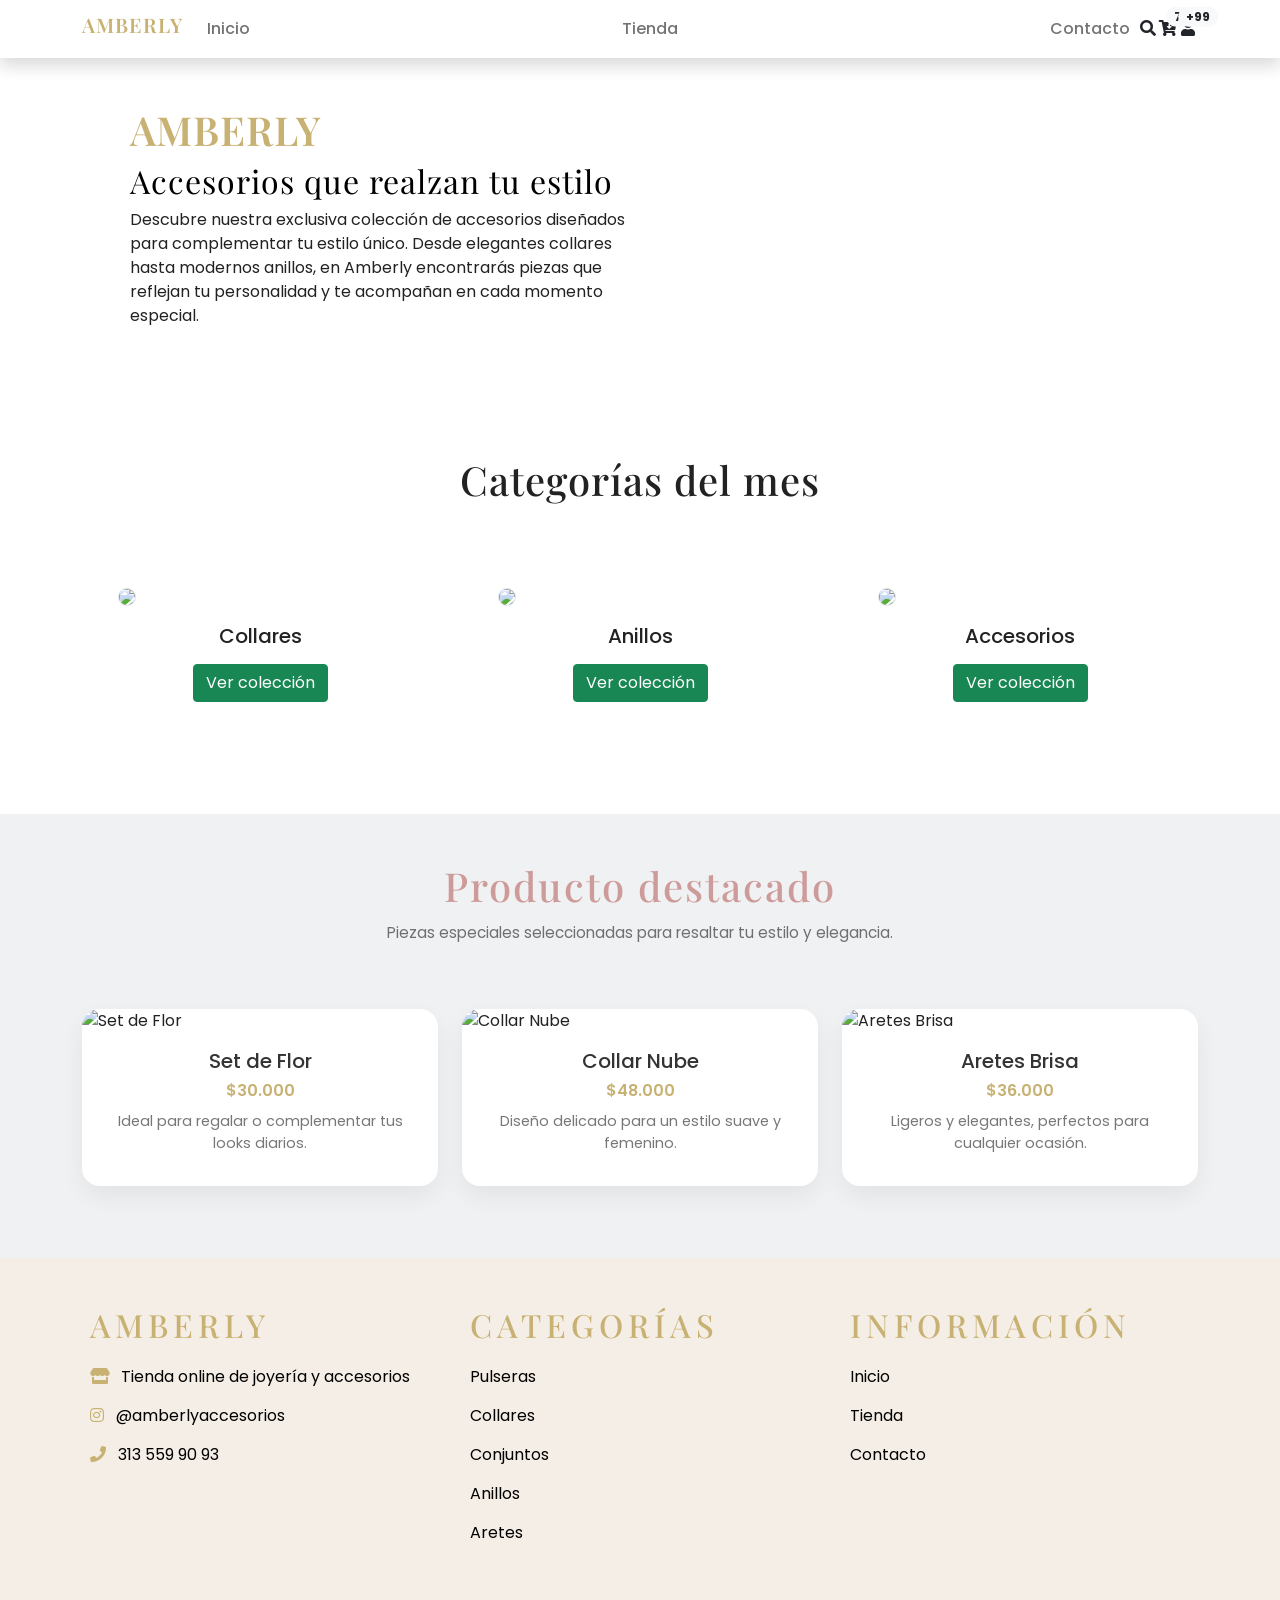
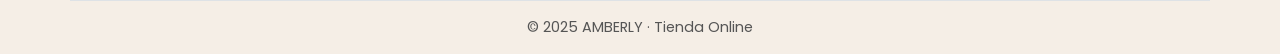
==== index.html @ 5839a88e "Primeras actualizaciones del index: colores, tipo grafias, nombres" ====
<!DOCTYPE html>
<html lang="en">

<head>
    <title>Amberli Tienda de Accesorios</title>
    <meta charset="utf-8">
    <meta name="viewport" content="width=device-width, initial-scale=1">

    <link rel="apple-touch-icon" href="assets/img/apple-icon.png">
    <link rel="shortcut icon" type="image/x-icon" href="assets/img/favicon.ico">

    <link rel="stylesheet" href="assets/css/bootstrap.min.css">
    <link rel="stylesheet" href="assets/css/templatemo.css">
    <link rel="stylesheet" href="assets/css/custom.css">

    <!-- Load fonts style after rendering the layout styles -->
    <link rel="stylesheet"
        href="https://fonts.googleapis.com/css2?family=Playfair+Display:wght@400;600&family=Poppins:wght@300;400;500&display=swap"
        rel="stylesheet">
    <link rel="stylesheet" href="assets/css/fontawesome.min.css">

</head>

<body>
    <!-- Header -->
    <nav class="navbar navbar-expand-lg navbar-light shadow">
        <div class="container d-flex justify-content-between align-items-center">

            <a class="navbar-brand logo h1 align-self-center" href="index.html">
                AMBERLY
            </a>

            <button class="navbar-toggler border-0" type="button" data-bs-toggle="collapse"
                data-bs-target="#templatemo_main_nav" aria-controls="navbarSupportedContent" aria-expanded="false"
                aria-label="Toggle navigation">
                <span class="navbar-toggler-icon"></span>
            </button>

            <div class="align-self-center collapse navbar-collapse flex-fill  d-lg-flex justify-content-lg-between"
                id="templatemo_main_nav">
                <div class="flex-fill">
                    <ul class="nav navbar-nav d-flex justify-content-between mx-lg-auto">

                        <li class="nav-item">
                            <a class="nav-link" href="index.html">Inicio</a>
                        </li>

                        <li class="nav-item">
                            <a class="nav-link" href="shop.html">Tienda</a>
                        </li>

                        <li class="nav-item">
                            <a class="nav-link" href="contact.html">Contacto</a>
                        </li>

                    </ul>

                </div>
                <div class="navbar align-self-center d-flex">
                    <div class="d-lg-none flex-sm-fill mt-3 mb-4 col-7 col-sm-auto pr-3">
                        <div class="input-group">
                            <input type="text" class="form-control" id="inputMobileSearch" placeholder="Search ...">
                            <div class="input-group-text">
                                <i class="fa fa-fw fa-search"></i>
                            </div>
                        </div>
                    </div>
                    <a class="nav-icon d-none d-lg-inline" href="#" data-bs-toggle="modal"
                        data-bs-target="#templatemo_search">
                        <i class="fa fa-fw fa-search text-dark mr-2"></i>
                    </a>
                    <a class="nav-icon position-relative text-decoration-none" href="#">
                        <i class="fa fa-fw fa-cart-arrow-down text-dark mr-1"></i>
                        <span
                            class="position-absolute top-0 left-100 translate-middle badge rounded-pill bg-light text-dark">7</span>
                    </a>
                    <a class="nav-icon position-relative text-decoration-none" href="#">
                        <i class="fa fa-fw fa-user text-dark mr-3"></i>
                        <span
                            class="position-absolute top-0 left-100 translate-middle badge rounded-pill bg-light text-dark">+99</span>
                    </a>
                </div>
            </div>

        </div>
    </nav>
    <!-- Close Header -->

    <!-- Modal -->
    <div class="modal fade bg-white" id="templatemo_search" tabindex="-1" role="dialog"
        aria-labelledby="exampleModalLabel" aria-hidden="true">
        <div class="modal-dialog modal-lg" role="document">
            <div class="w-100 pt-1 mb-5 text-right">
                <button type="button" class="btn-close" data-bs-dismiss="modal" aria-label="Close"></button>
            </div>
            <form action="" method="get" class="modal-content modal-body border-0 p-0">
                <div class="input-group mb-2">
                    <input type="text" class="form-control" id="inputModalSearch" name="q" placeholder="Search ...">
                    <button type="submit" class="input-group-text bg-success text-light">
                        <i class="fa fa-fw fa-search text-white"></i>
                    </button>
                </div>
            </form>
        </div>
    </div>



    <!-- Start Banner Hero -->
    <div id="template-mo-zay-hero-carousel" class="carousel slide" data-bs-ride="carousel">
        <ol class="carousel-indicators">
            <li data-bs-target="#template-mo-zay-hero-carousel" data-bs-slide-to="0" class="active"></li>
            <li data-bs-target="#template-mo-zay-hero-carousel" data-bs-slide-to="1"></li>
            <li data-bs-target="#template-mo-zay-hero-carousel" data-bs-slide-to="2"></li>
        </ol>
        <div class="carousel-inner">
            <div class="carousel-item active">
                <div class="container">
                    <div class="row p-5">
                        <div class="mx-auto col-md-8 col-lg-6 order-lg-last">
                            <img class="img-fluid" src="./assets/img/banner_img_01.jpg" alt="">
                        </div>
                        <div class="col-lg-6 mb-0 d-flex align-items-center">
                            <div class="text-align-left align-self-center">
                                <h1 class="h1 amberly-title">AMBERLY</h1>
                                <h3 class="h2 amberly-subtitle">Accesorios que realzan tu estilo</h3>

                                <p>
                                    Descubre nuestra exclusiva colección de accesorios diseñados para complementar tu
                                    estilo único. Desde elegantes collares hasta modernos anillos, en Amberly
                                    encontrarás
                                    piezas que reflejan tu personalidad y te acompañan en cada momento especial.
                                </p>
                            </div>
                        </div>
                    </div>
                </div>
            </div>
            <div class="carousel-item">
                <div class="container">
                    <div class="row p-5">
                        <div class="mx-auto col-md-8 col-lg-6 order-lg-last">
                            <img class="img-fluid" src="./assets/img/banner_img_02.jpg" alt="">
                        </div>
                        <div class="col-lg-6 mb-0 d-flex align-items-center">
                            <div class="text-align-left">
                                <h1 class="h1">Proident occaecat</h1>
                                <h3 class="h2">Aliquip ex ea commodo consequat</h3>
                                <p>
                                    You are permitted to use this Zay CSS template for your commercial websites.
                                    You are <strong>not permitted</strong> to re-distribute the template ZIP file in any
                                    kind of template collection websites.
                                </p>
                            </div>
                        </div>
                    </div>
                </div>
            </div>
            <div class="carousel-item">
                <div class="container">
                    <div class="row p-5">
                        <div class="mx-auto col-md-8 col-lg-6 order-lg-last">
                            <img class="img-fluid" src="./assets/img/banner_img_03.jpg" alt="">
                        </div>
                        <div class="col-lg-6 mb-0 d-flex align-items-center">
                            <div class="text-align-left">
                                <h1 class="h1">Repr in voluptate</h1>
                                <h3 class="h2">Ullamco laboris nisi ut </h3>
                                <p>
                                    We bring you 100% free CSS templates for your websites.
                                    If you wish to support TemplateMo, please make a small contribution via PayPal or
                                    tell your friends about our website. Thank you.
                                </p>
                            </div>
                        </div>
                    </div>
                </div>
            </div>
        </div>
        <a class="carousel-control-prev text-decoration-none w-auto ps-3" href="#template-mo-zay-hero-carousel"
            role="button" data-bs-slide="prev">
            <i class="fas fa-chevron-left"></i>
        </a>
        <a class="carousel-control-next text-decoration-none w-auto pe-3" href="#template-mo-zay-hero-carousel"
            role="button" data-bs-slide="next">
            <i class="fas fa-chevron-right"></i>
        </a>
    </div>
    <!-- End Banner Hero -->


    <!-- Start Categories of The Month -->
    <section class="container py-5">
        <div class="row text-center pt-3">
            <div class="col-lg-6 m-auto">
                <h1 class="h1">Categorías del mes</h1>
                <p>

                </p>
            </div>
        </div>
        <div class="row">
            <div class="col-12 col-md-4 p-5 mt-3">
                <a href="#"><img src="./assets/img/category_img_01.jpg" class="rounded-circle img-fluid border"></a>
                <h5 class="text-center mt-3 mb-3">Collares</h5>
                <p class="text-center"><a class="btn btn-success">Ver colección</a></p>
            </div>
            <div class="col-12 col-md-4 p-5 mt-3">
                <a href="#"><img src="./assets/img/category_img_01.jpg" class="rounded-circle img-fluid border"></a>
                <h5 class="text-center mt-3 mb-3">Anillos</h5>
                <p class="text-center"><a class="btn btn-success">Ver colección</a></p>
            </div>
            <div class="col-12 col-md-4 p-5 mt-3">
                <a href="#"><img src="./assets/img/category_img_01.jpg" class="rounded-circle img-fluid border"></a>
                <h5 class="text-center mt-3 mb-3">Accesorios</h5>
                <p class="text-center"><a class="btn btn-success">Ver colección</a></p>
            </div>
        </div>
    </section>
    <!-- End Categories of The Month -->


    <!-- Start Producto destacado -->
    <section class="featured-amberly">
        <div class="container py-5">

            <!-- TÍTULO -->
            <div class="row text-center mb-5">
                <div class="col-lg-6 m-auto">
                    <h1 class="featured-title">Producto destacado</h2>
                    <p class="featured-text">
                        Piezas especiales seleccionadas para resaltar tu estilo y elegancia.
                    </p>
                </div>
            </div>

            <!-- PRODUCTOS -->
            <div class="row">

                <!-- PRODUCTO 1 -->
                <div class="col-12 col-md-4 mb-4">
                    <div class="card amberly-card">
                        <img src="./assets/img/feature_prod_01.jpg" class="card-img-top" alt="Set de Flor">
                        <div class="card-body text-center">
                            <h5 class="product-name">Set de Flor</h5>
                            <p class="product-price">$30.000</p>
                            <p class="product-desc">
                                Ideal para regalar o complementar tus looks diarios.
                            </p>
                        </div>
                    </div>
                </div>

                <!-- PRODUCTO 2 -->
                <div class="col-12 col-md-4 mb-4">
                    <div class="card amberly-card">
                        <img src="./assets/img/feature_prod_02.jpg" class="card-img-top" alt="Collar Nube">
                        <div class="card-body text-center">
                            <h5 class="product-name">Collar Nube</h5>
                            <p class="product-price">$48.000</p>
                            <p class="product-desc">
                                Diseño delicado para un estilo suave y femenino.
                            </p>
                        </div>
                    </div>
                </div>

                <!-- PRODUCTO 3 -->
                <div class="col-12 col-md-4 mb-4">
                    <div class="card amberly-card">
                        <img src="./assets/img/feature_prod_03.jpg" class="card-img-top" alt="Aretes Brisa">
                        <div class="card-body text-center">
                            <h5 class="product-name">Aretes Brisa</h5>
                            <p class="product-price">$36.000</p>
                            <p class="product-desc">
                                Ligeros y elegantes, perfectos para cualquier ocasión.
                            </p>
                        </div>
                    </div>
                </div>

            </div>
        </div>
    </section>

    <!-- End Producto destacado -->


    <!-- Start Footer -->
    <footer id="amberly_footer">
        <div class="container">
            <div class="row">

                <!-- Marca -->
                <div class="col-md-4 pt-5 footer-col">
                    <h2 class="h2 footer-logo">AMBERLY</h2>
                    <ul class="list-unstyled footer-text">
                        <li>
                            <i class="fas fa-store me-2"></i>
                            Tienda online de joyería y accesorios
                        </li>
                        <li>
                            <i class="fab fa-instagram me-2"></i>
                            <a href="https://www.instagram.com/" target="_blank">@amberlyaccesorios</a>
                        </li>
                        <li>
                            <i class="fa fa-phone me-2"></i>
                            <a href="tel:3135599093">313 559 90 93</a>
                        </li>
                    </ul>
                </div>

                <!-- Categorías -->
                <div class="col-md-4 pt-5 footer-col">
                    <h2 class="h2 footer-title">CATEGORÍAS</h2>
                    <ul class="list-unstyled footer-links">
                        <li><a href="#">Pulseras</a></li>
                        <li><a href="#">Collares</a></li>
                        <li><a href="#">Conjuntos</a></li>
                        <li><a href="#">Anillos</a></li>
                        <li><a href="#">Aretes</a></li>
                    </ul>
                </div>

                <!-- Información -->
                <div class="col-md-4 pt-5 footer-col">
                    <h2 class="h2 footer-title">INFORMACIÓN</h2>
                    <ul class="list-unstyled footer-links">
                        <li><a href="index.html">Inicio</a></li>
                        <li><a href="shop.html">Tienda</a></li>
                        <li><a href="contact.html">Contacto</a></li>
                    </ul>
                </div>

            </div>

            <div class="row mt-4 pt-3 border-top">
                <div class="col text-center">
                    <p class="footer-copy">
                        © 2025 AMBERLY · Tienda Online
                    </p>
                </div>
            </div>
        </div>
    </footer>

    <!-- End Footer -->

    <!-- Start Script -->
    <script src="assets/js/jquery-1.11.0.min.js"></script>
    <script src="assets/js/jquery-migrate-1.2.1.min.js"></script>
    <script src="assets/js/bootstrap.bundle.min.js"></script>
    <script src="assets/js/templatemo.js"></script>
    <script src="assets/js/custom.js"></script>
    <!-- End Script -->
</body>

</html>
---- assets/css/custom.css ----
/* 
AMBERLY BRANDING 
*/

:root {
    --amberly-gold: #C8B273;
    --amberly-black: #000000;
}

/* Tipografía */
body {
    font-family: 'Poppins', sans-serif;
    color: #222;
}

h1, h2, h3, .logo {
    font-family: 'Playfair Display', serif;
    letter-spacing: 1px;
}

/* Logo */
.logo {
    color: var(--amberly-gold) !important;
    font-weight: 600;
}

/* Navbar */
.navbar-light .nav-link {
    color: #000;
    font-weight: 500;
}

.navbar-light .nav-link:hover {
    color: var(--amberly-gold);
}

/* Botón Amberly */
.btn-amberly {
    background-color: var(--amberly-gold);
    color: #000;
    border: none;
    padding: 8px 22px;
    border-radius: 25px;
    font-weight: 500;
}

.btn-amberly:hover {
    background-color: #b8a45f;
    color: #000;
}

/* Títulos del banner */
.amberly-title {
    color: var(--amberly-gold);
    font-weight: 600;
}

.amberly-subtitle {
    color: #000;
    font-weight: 400;
}

/* Precios */
.text-muted.text-right {
    color: var(--amberly-gold) !important;
    font-weight: 600;
}
/* =========================
   SECCIÓN DESTACADOS AMBERLY
========================= */

.featured-amberly {
    background-color: #6c757d1a; /* Gris claro con opacidad */
}

.featured-title {
    color: #CE9B9B;
    font-family: 'Playfair Display', serif;
    letter-spacing: 2px;
    margin-bottom: 12px;
}

.featured-text {
    color: #6f6f6f;
    font-size: 0.95rem;
}

/* Cards */
.amberly-card {
    border: none;
    border-radius: 18px;
    box-shadow: 0 10px 25px rgba(0, 0, 0, 0.06);
    transition: transform 0.3s ease;
}

.amberly-card:hover {
    transform: translateY(-6px);
}

.amberly-card img {
    border-radius: 18px 18px 0 0;
}

/* Contenido producto */
.product-name {
    color: #333;
    font-weight: 500;
    margin-bottom: 6px;
}

.product-price {
    color: #C8B273;
    font-weight: 600;
    margin-bottom: 8px;
}

.product-desc {
    font-size: 0.9rem;
    color: #777;
}

/* Footer */
#tempaltemo_footer {
    background-color: #000;
}

#tempaltemo_footer h2 {
    color: var(--amberly-gold);
}

#tempaltemo_footer a:hover {
    color: var(--amberly-gold);
}

/* 
FOOTER AMBERLY 
*/

#amberly_footer {
    background-color: #F5EEE6;
    color: #000;
    font-family: 'Poppins', sans-serif;
}

.footer-logo {
    font-family: 'Playfair Display', serif;
    color: #000;
    letter-spacing: 5px;
}

/* 
TITULOS FOOTER AMBERLY*/

#amberly_footer .footer-logo,
#amberly_footer .footer-title {
    color: #C8B273 !important;
    font-family: 'Playfair Display', serif;
    margin-bottom: 20px; /* espacio entre título y contenido */
    letter-spacing: 5px;
    font-weight: 500;
}


.footer-text li,
.footer-links li {
    margin-bottom: 15px;
}

.footer-text a,
.footer-links a {
    color: #000;
    text-decoration: none;
}

.footer-text a:hover,
.footer-links a:hover {
    color: #C8B273;
}

/* Íconos dorados */
.footer-text i {
    color: #C8B273;
}

/* Columnas del footer */
#amberly_footer .footer-col {
    padding-left: 20px;
    padding-right: 20px;
}

@media (min-width: 768px) {
    #amberly_footer .footer-col {
        display: flex;
        flex-direction: column;
        align-items: flex-start;
    }
}

.footer-copy {
    font-size: 0.9rem;
    color: #555;
}
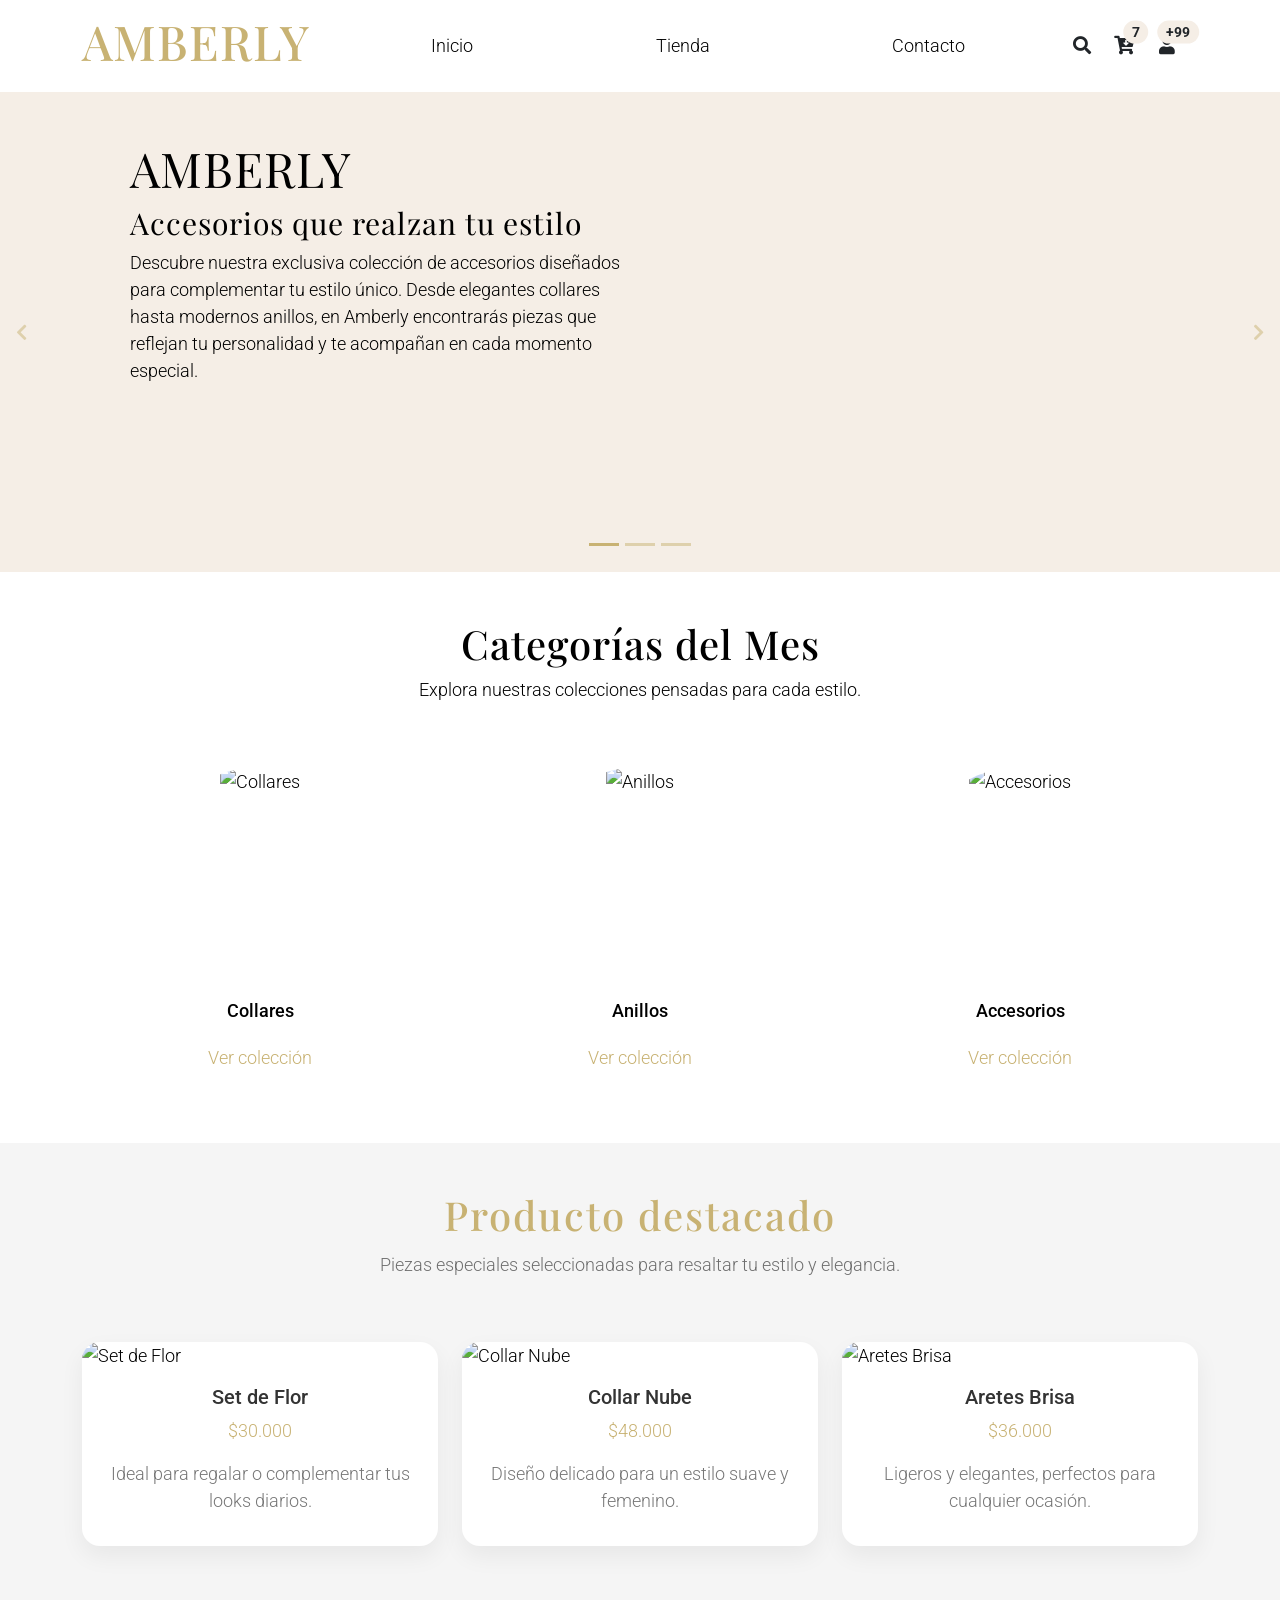
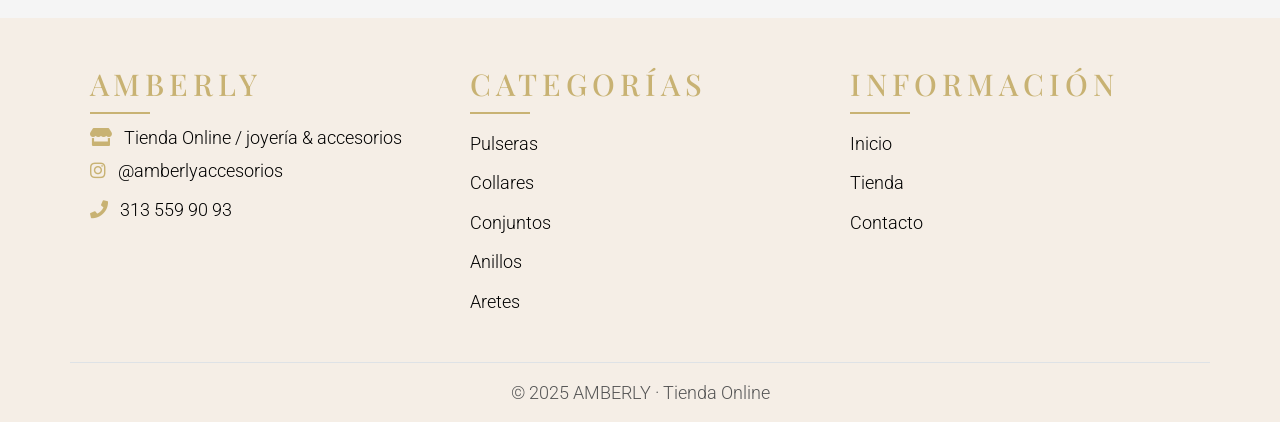
==== commit a7e96544: "Actualizar Footer a todas las paginas" ====
--- a/index.html
+++ b/index.html
@@ -14,9 +14,8 @@
     <link rel="stylesheet" href="assets/css/custom.css">
 
     <!-- Load fonts style after rendering the layout styles -->
-    <link rel="stylesheet"
-        href="https://fonts.googleapis.com/css2?family=Playfair+Display:wght@400;600&family=Poppins:wght@300;400;500&display=swap"
-        rel="stylesheet">
+    <link rel="stylesheet" href="https://fonts.googleapis.com/css2?family=Roboto:wght@100;200;300;400;500;700;900&display=swap">
+    <link rel="stylesheet" href="https://fonts.googleapis.com/css2?family=Playfair+Display:wght@400;600&family=Poppins:wght@300;400;500&display=swap">
     <link rel="stylesheet" href="assets/css/fontawesome.min.css">
 
 </head>
@@ -189,35 +188,60 @@
     <!-- End Banner Hero -->
 
 
-    <!-- Start Categories of The Month -->
-    <section class="container py-5">
-        <div class="row text-center pt-3">
-            <div class="col-lg-6 m-auto">
-                <h1 class="h1">Categorías del mes</h1>
-                <p>
-
-                </p>
-            </div>
-        </div>
-        <div class="row">
-            <div class="col-12 col-md-4 p-5 mt-3">
-                <a href="#"><img src="./assets/img/category_img_01.jpg" class="rounded-circle img-fluid border"></a>
-                <h5 class="text-center mt-3 mb-3">Collares</h5>
-                <p class="text-center"><a class="btn btn-success">Ver colección</a></p>
-            </div>
-            <div class="col-12 col-md-4 p-5 mt-3">
-                <a href="#"><img src="./assets/img/category_img_01.jpg" class="rounded-circle img-fluid border"></a>
-                <h5 class="text-center mt-3 mb-3">Anillos</h5>
-                <p class="text-center"><a class="btn btn-success">Ver colección</a></p>
-            </div>
-            <div class="col-12 col-md-4 p-5 mt-3">
-                <a href="#"><img src="./assets/img/category_img_01.jpg" class="rounded-circle img-fluid border"></a>
-                <h5 class="text-center mt-3 mb-3">Accesorios</h5>
-                <p class="text-center"><a class="btn btn-success">Ver colección</a></p>
-            </div>
+    <!-- Start CATEGORÍAS AMBERLY -->
+    <section class="amberly-categories">
+        <div class="container py-5">
+
+            <!-- TÍTULO -->
+            <div class="row text-center mb-5">
+                <div class="col-lg-6 m-auto">
+                    <h1 class="categories-title">Categorías del Mes</h1>
+                    <p class="categories-text">
+                        Explora nuestras colecciones pensadas para cada estilo.
+                    </p>
+                </div>
+            </div>
+
+            <!-- CATEGORÍAS -->
+            <div class="row text-center">
+
+                <!-- CATEGORÍA 1 -->
+                <div class="col-12 col-md-4 mb-4">
+                    <div class="category-card">
+                        <div class="category-img-wrapper">
+                            <img src="./assets/img/category_img_01.jpg" alt="Collares" class="category-img">
+                        </div>
+                        <h5 class="category-name">Collares</h5>
+                        <a href="#" class="category-btn">Ver colección</a>
+                    </div>
+                </div>
+
+                <!-- CATEGORÍA 2 -->
+                <div class="col-12 col-md-4 mb-4">
+                    <div class="category-card">
+                        <div class="category-img-wrapper">
+                            <img src="./assets/img/category_img_02.jpg" alt="Anillos" class="category-img">
+                        </div>
+                        <h5 class="category-name">Anillos</h5>
+                        <a href="#" class="category-btn">Ver colección</a>
+                    </div>
+                </div>
+
+                <!-- CATEGORÍA 3 -->
+                <div class="col-12 col-md-4 mb-4">
+                    <div class="category-card">
+                        <div class="category-img-wrapper">
+                            <img src="./assets/img/category_img_03.jpg" alt="Accesorios" class="category-img">
+                        </div>
+                        <h5 class="category-name">Accesorios</h5>
+                        <a href="#" class="category-btn">Ver colección</a>
+                    </div>
+                </div>
+            </div>
+
         </div>
     </section>
-    <!-- End Categories of The Month -->
+    <!-- End CATEGORÍAS AMBERLY -->
 
 
     <!-- Start Producto destacado -->
@@ -227,7 +251,7 @@
             <!-- TÍTULO -->
             <div class="row text-center mb-5">
                 <div class="col-lg-6 m-auto">
-                    <h1 class="featured-title">Producto destacado</h2>
+                    <h1 class="featured-title">Producto destacado</h1>
                     <p class="featured-text">
                         Piezas especiales seleccionadas para resaltar tu estilo y elegancia.
                     </p>
@@ -297,7 +321,7 @@
                     <ul class="list-unstyled footer-text">
                         <li>
                             <i class="fas fa-store me-2"></i>
-                            Tienda online de joyería y accesorios
+                            Tienda Online / joyería & accesorios
                         </li>
                         <li>
                             <i class="fab fa-instagram me-2"></i>
@@ -345,7 +369,7 @@
     </footer>
 
     <!-- End Footer -->
-
+     
     <!-- Start Script -->
     <script src="assets/js/jquery-1.11.0.min.js"></script>
     <script src="assets/js/jquery-migrate-1.2.1.min.js"></script>
--- a/assets/css/templatemo.css
+++ b/assets/css/templatemo.css
@@ -0,0 +1,191 @@
+/*
+Este archivo define la estructura base del sitio.
+La identidad visual final se refuerza en custom.css
+*/
+
+/* 
+1. Typography
+*/
+body, ul, li, p, a, label, input, div {
+  font-family: 'Roboto', sans-serif;
+  font-size: 18px !important;
+  font-weight: 300 !important;
+  color: #000;
+}
+
+.h1 {
+  font-size: 48px !important;
+  font-weight: 300 !important;
+}
+
+.h2 {
+  font-size: 30px !important;
+  font-weight: 300;
+}
+
+.h3 {
+  font-size: 22px !important;
+}
+
+/* 
+2. General
+*/
+.logo { font-weight: 500 !important; }
+
+.text-warning { color: #C8B273 !important; }
+.text-muted { color: #999 !important; }
+.text-success { color: #C8B273 !important; }
+.text-light { color: #000 !important; }
+
+.bg-dark { background-color: #000 !important; }
+.bg-light { background-color: #F5EEE6 !important; }
+.bg-black { background-color: #000 !important; }
+
+.bg-success,
+.btn-success {
+  background-color: #C8B273 !important;
+  border-color: #C8B273 !important;
+  color: #000 !important;
+}
+
+.btn-success:hover {
+  background-color: #b59d5f !important;
+}
+
+/* Pagination */
+.pagination .page-link:hover,
+.pagination .page-link.active {
+  background-color: #C8B273;
+  color: #000;
+}
+
+/* 
+3. Navigation
+*/
+#templatemo_nav_top { min-height: 40px; }
+#templatemo_nav_top * { font-size: .9em !important; }
+
+#templatemo_main_nav a { color: #000; }
+#templatemo_main_nav a:hover { color: #C8B273; }
+
+#templatemo_main_nav .navbar .nav-icon {
+  margin-right: 20px;
+}
+
+/*
+4. Hero Carousel
+*/
+#template-mo-zay-hero-carousel {
+  background: #F5EEE6 !important;
+}
+
+#template-mo-zay-hero-carousel .carousel-indicators li {
+  background-color: #C8B273;
+}
+
+#template-mo-zay-hero-carousel .carousel-control-next i,
+#template-mo-zay-hero-carousel .carousel-control-prev i {
+  color: #C8B273 !important;
+}
+
+/*
+5. Accordion
+*/
+.templatemo-accordion a { color: #000; }
+.templatemo-accordion a:hover { color: #C8B273; }
+
+/*
+6. Shop
+*/
+.shop-top-menu a:hover { color: #C8B273 !important; }
+
+/*
+7. Product
+*/
+.product-wap {
+  box-shadow: 0 10px 25px rgba(0,0,0,0.08);
+  border-radius: 16px;
+}
+
+.card.product-wap a { color: #000; }
+
+.card.product-wap .product-overlay {
+  background: rgba(0,0,0,.15);
+  transition: .3s;
+}
+
+/*
+8. Brand
+*/
+.brand-img {
+  filter: grayscale(100%);
+  opacity: 0.5;
+  transition: .5s;
+}
+
+.brand-img:hover {
+  filter: grayscale(0%);
+  opacity: 1;
+}
+
+/*
+9. Services
+*/
+.services-icon-wap {
+  transition: .3s;
+}
+
+.services-icon-wap:hover {
+  background: #C8B273;
+  color: #000;
+}
+
+/*
+10. Forms & Map
+*/
+.form-control {
+  border-radius: 30px;
+  border: 1px solid #ddd;
+}
+
+/*
+11. Footer
+*/
+#tempaltemo_footer {
+  background-color: #F5EEE6;
+}
+
+#tempaltemo_footer a {
+  color: #000;
+}
+
+#tempaltemo_footer a:hover {
+  color: #C8B273;
+}
+
+#tempaltemo_footer ul.footer-icons li:hover {
+  background-color: transparent;
+}
+
+#tempaltemo_footer ul.footer-icons i {
+  color: #C8B273;
+}
+
+/*
+12. Responsive
+*/
+@media (min-width: 768px) {
+  #templatemo_main_nav .navbar-nav {
+    max-width: 450px;
+  }
+}
+
+@media (min-width: 992px) {
+  #templatemo_main_nav .navbar-nav {
+    max-width: 550px;
+  }
+
+  #template-mo-zay-hero-carousel .carousel-item {
+    min-height: 30rem !important;
+  }
+}
--- a/assets/css/custom.css
+++ b/assets/css/custom.css
@@ -1,18 +1,16 @@
-/* 
-AMBERLY BRANDING 
-*/
+/* =========================
+   AMBERLY · CUSTOM STYLES
+========================= */
 
 :root {
     --amberly-gold: #C8B273;
     --amberly-black: #000000;
+    --amberly-soft: #F5EEE6;
 }
 
-/* Tipografía */
-body {
-    font-family: 'Poppins', sans-serif;
-    color: #222;
-}
-
+/* =========================
+   TIPOGRAFÍA DE MARCA
+========================= */
 h1, h2, h3, .logo {
     font-family: 'Playfair Display', serif;
     letter-spacing: 1px;
@@ -24,68 +22,94 @@
     font-weight: 600;
 }
 
-/* Navbar */
-.navbar-light .nav-link {
-    color: #000;
-    font-weight: 500;
-}
-
-.navbar-light .nav-link:hover {
-    color: var(--amberly-gold);
-}
-
-/* Botón Amberly */
+/* =========================
+   BOTÓN AMBERLY
+========================= */
 .btn-amberly {
     background-color: var(--amberly-gold);
     color: #000;
-    border: none;
+    border-radius: 25px;
     padding: 8px 22px;
-    border-radius: 25px;
     font-weight: 500;
+    transition: background-color 0.3s ease;
 }
 
 .btn-amberly:hover {
-    background-color: #b8a45f;
+    background-color: #6f6f6f;
+}
+
+/* =========================
+   CATEGORÍAS AMBERLY
+========================= */
+.amberly-categories {
+    background-color: #fff;
+}
+
+/* Tarjeta */
+.category-card {
+    display: flex;
+    flex-direction: column;
+    align-items: center;
+    gap: 14px;
+}
+
+/* Imagen circular */
+.category-img-wrapper {
+    width: 220px;
+    height: 220px;
+    border-radius: 50%;
+    overflow: hidden;
+    transition: transform 0.4s ease;
+}
+
+.category-img {
+    width: 100%;
+    height: 100%;
+    object-fit: cover;
+}
+
+.category-card:hover .category-img-wrapper {
+    transform: scale(1.07);
+}
+
+/* Texto */
+.category-name {
+    font-size: 1.1rem;
     color: #000;
 }
 
-/* Títulos del banner */
-.amberly-title {
+/* Botón enlace */
+.category-btn {
     color: var(--amberly-gold);
-    font-weight: 600;
+    font-weight: 500;
+    text-decoration: none;
+    transition: color 0.3s ease;
 }
 
-.amberly-subtitle {
+.category-btn:hover {
     color: #000;
-    font-weight: 400;
 }
 
-/* Precios */
-.text-muted.text-right {
-    color: var(--amberly-gold) !important;
-    font-weight: 600;
-}
 /* =========================
-   SECCIÓN DESTACADOS AMBERLY
+   DESTACADOS AMBERLY
 ========================= */
-
 .featured-amberly {
-    background-color: #6c757d1a; /* Gris claro con opacidad */
+    background-color: rgba(0,0,0,0.04);
 }
 
 .featured-title {
-    color: #CE9B9B;
+    color: var(--amberly-gold);
     font-family: 'Playfair Display', serif;
     letter-spacing: 2px;
     margin-bottom: 12px;
 }
 
 .featured-text {
+    font-size: 0.95rem;
     color: #6f6f6f;
-    font-size: 0.95rem;
 }
 
-/* Cards */
+/* Cards producto */
 .amberly-card {
     border: none;
     border-radius: 18px;
@@ -101,17 +125,14 @@
     border-radius: 18px 18px 0 0;
 }
 
-/* Contenido producto */
 .product-name {
+    font-weight: 500;
     color: #333;
-    font-weight: 500;
-    margin-bottom: 6px;
 }
 
 .product-price {
-    color: #C8B273;
+    color: var(--amberly-gold);
     font-weight: 600;
-    margin-bottom: 8px;
 }
 
 .product-desc {
@@ -119,85 +140,58 @@
     color: #777;
 }
 
-/* Footer */
-#tempaltemo_footer {
-    background-color: #000;
+/* =========================
+   FOOTER AMBERLY
+========================= */
+#amberly_footer {
+    background-color: var(--amberly-soft);
 }
 
-#tempaltemo_footer h2 {
-    color: var(--amberly-gold);
-}
-
-#tempaltemo_footer a:hover {
-    color: var(--amberly-gold);
-}
-
-/* 
-FOOTER AMBERLY 
-*/
-
-#amberly_footer {
-    background-color: #F5EEE6;
-    color: #000;
-    font-family: 'Poppins', sans-serif;
-}
-
-.footer-logo {
-    font-family: 'Playfair Display', serif;
-    color: #000;
-    letter-spacing: 5px;
-}
-
-/* 
-TITULOS FOOTER AMBERLY*/
-
+/* Títulos footer */
 #amberly_footer .footer-logo,
 #amberly_footer .footer-title {
-    color: #C8B273 !important;
+    color: var(--amberly-gold);
     font-family: 'Playfair Display', serif;
-    margin-bottom: 20px; /* espacio entre título y contenido */
     letter-spacing: 5px;
+    margin-bottom: 10px;
     font-weight: 500;
 }
 
-
-.footer-text li,
-.footer-links li {
-    margin-bottom: 15px;
+/* Línea debajo del título */
+#amberly_footer .footer-logo::after,
+#amberly_footer .footer-title::after {
+    content: "";
+    display: block;
+    width: 60px;          /* largo*/
+    height: 2px;          /* Grosor linea*/
+    background-color: var(--amberly-gold);
+    margin-top: 10px;     /* espacio título → línea */
 }
 
+
+/* Links */
 .footer-text a,
 .footer-links a {
-    color: #000;
     text-decoration: none;
+    line-height: 2.2; /*  interlineado */
 }
 
 .footer-text a:hover,
 .footer-links a:hover {
-    color: #C8B273;
+    color: var(--amberly-gold);
 }
 
-/* Íconos dorados */
+/* Íconos */
 .footer-text i {
-    color: #C8B273;
+    color: var(--amberly-gold);
 }
 
-/* Columnas del footer */
+/* Columnas */
 #amberly_footer .footer-col {
-    padding-left: 20px;
-    padding-right: 20px;
-}
-
-@media (min-width: 768px) {
-    #amberly_footer .footer-col {
-        display: flex;
-        flex-direction: column;
-        align-items: flex-start;
-    }
+    padding: 0 20px;
 }
 
 .footer-copy {
     font-size: 0.9rem;
     color: #555;
 }
-
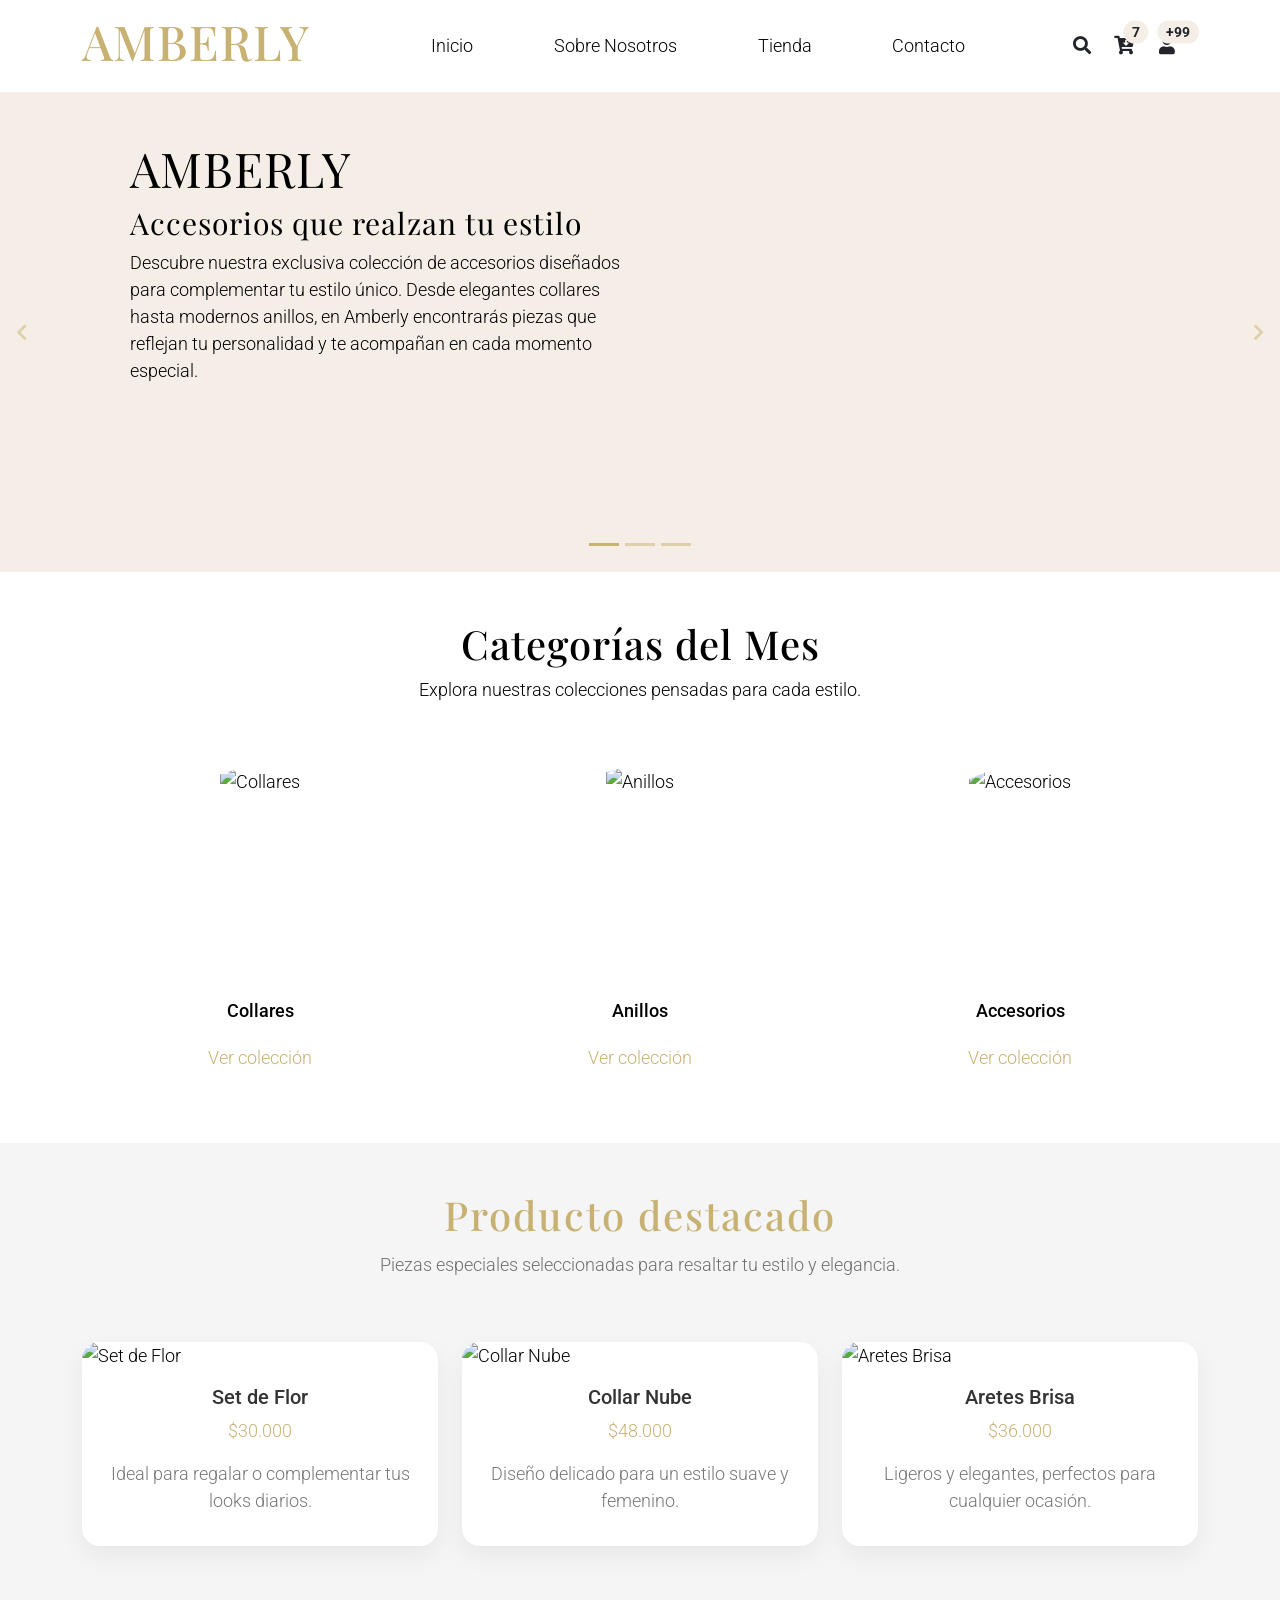
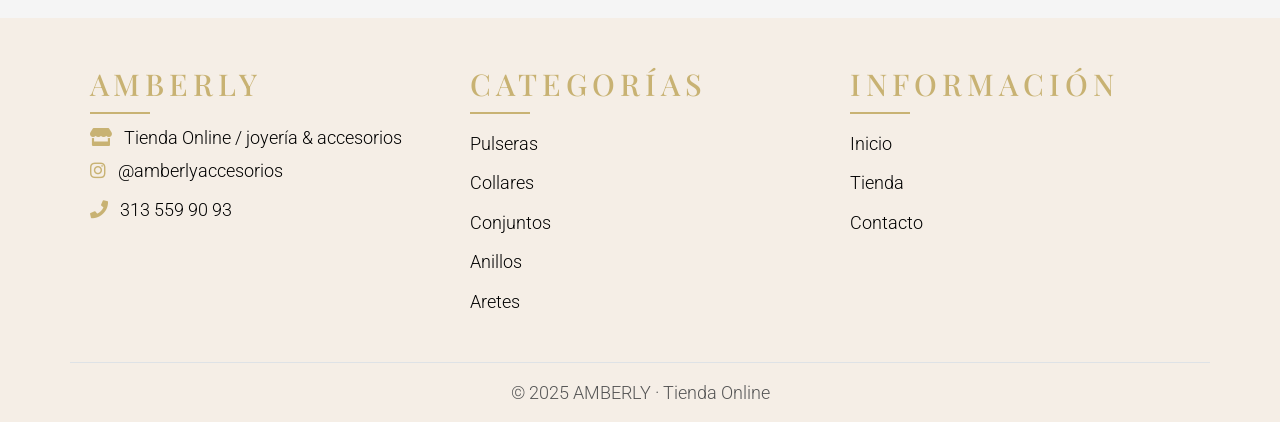
==== commit 0fe19a89: "Actualizar Header a todas las paginas" ====
--- a/index.html
+++ b/index.html
@@ -39,21 +39,19 @@
                 id="templatemo_main_nav">
                 <div class="flex-fill">
                     <ul class="nav navbar-nav d-flex justify-content-between mx-lg-auto">
-
                         <li class="nav-item">
                             <a class="nav-link" href="index.html">Inicio</a>
                         </li>
-
+                        <li class="nav-item">
+                            <a class="nav-link" href="about.html">Sobre Nosotros</a>
+                        </li>
                         <li class="nav-item">
                             <a class="nav-link" href="shop.html">Tienda</a>
                         </li>
-
                         <li class="nav-item">
                             <a class="nav-link" href="contact.html">Contacto</a>
                         </li>
-
                     </ul>
-
                 </div>
                 <div class="navbar align-self-center d-flex">
                     <div class="d-lg-none flex-sm-fill mt-3 mb-4 col-7 col-sm-auto pr-3">
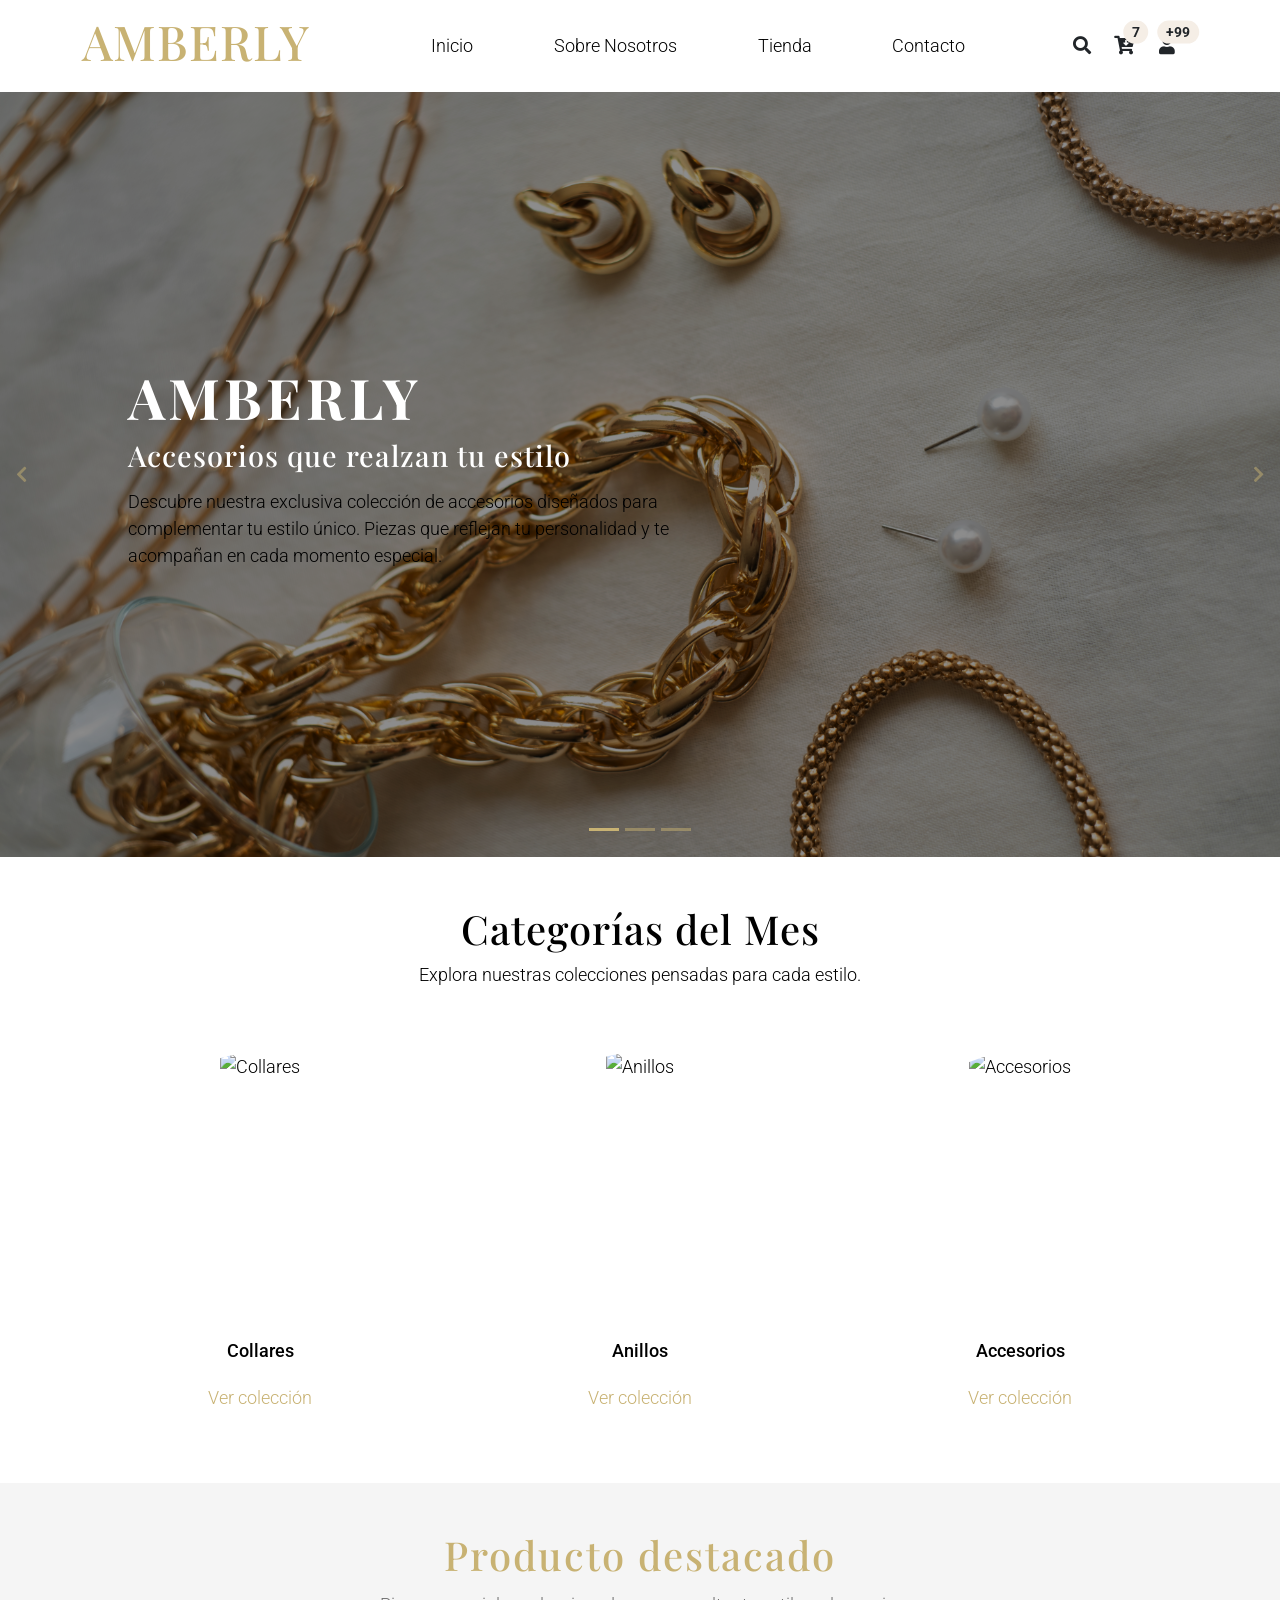
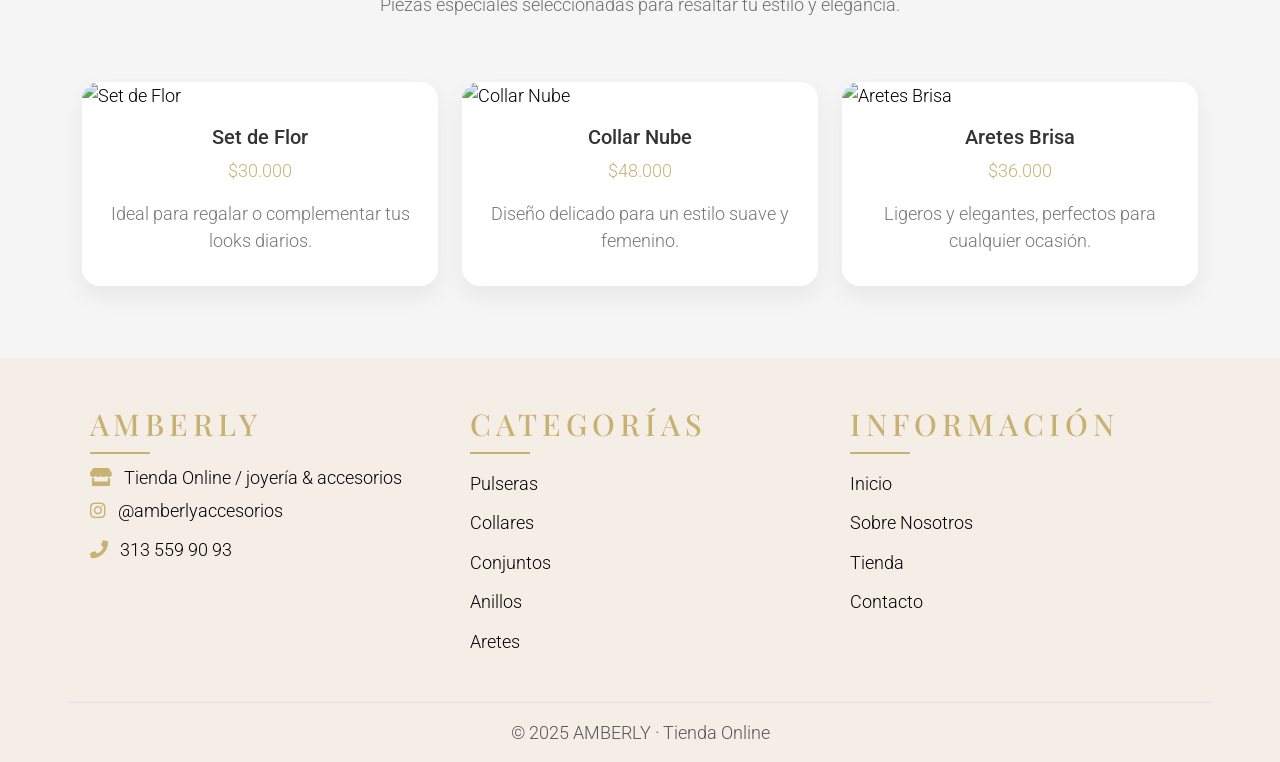
==== commit dc89201c: "Mejora Carrusel" ====
--- a/index.html
+++ b/index.html
@@ -2,20 +2,22 @@
 <html lang="en">
 
 <head>
-    <title>Amberli Tienda de Accesorios</title>
+    <title>AmberlyTienda de Accesorios</title>
     <meta charset="utf-8">
     <meta name="viewport" content="width=device-width, initial-scale=1">
 
-    <link rel="apple-touch-icon" href="assets/img/apple-icon.png">
-    <link rel="shortcut icon" type="image/x-icon" href="assets/img/favicon.ico">
+    <link rel="Logo-touch-icon" href="assets/img/Logo.png">
+    <link rel="shortcut icon" type="image/x-icon" href="assets/img/Logo.png">
 
     <link rel="stylesheet" href="assets/css/bootstrap.min.css">
     <link rel="stylesheet" href="assets/css/templatemo.css">
     <link rel="stylesheet" href="assets/css/custom.css">
 
     <!-- Load fonts style after rendering the layout styles -->
-    <link rel="stylesheet" href="https://fonts.googleapis.com/css2?family=Roboto:wght@100;200;300;400;500;700;900&display=swap">
-    <link rel="stylesheet" href="https://fonts.googleapis.com/css2?family=Playfair+Display:wght@400;600&family=Poppins:wght@300;400;500&display=swap">
+    <link rel="stylesheet"
+        href="https://fonts.googleapis.com/css2?family=Roboto:wght@100;200;300;400;500;700;900&display=swap">
+    <link rel="stylesheet"
+        href="https://fonts.googleapis.com/css2?family=Playfair+Display:wght@400;600&family=Poppins:wght@300;400;500&display=swap">
     <link rel="stylesheet" href="assets/css/fontawesome.min.css">
 
 </head>
@@ -103,7 +105,7 @@
 
 
 
-    <!-- Start Banner Hero -->
+    <!-- Start BannerCarrusel -->
     <div id="template-mo-zay-hero-carousel" class="carousel slide" data-bs-ride="carousel">
         <ol class="carousel-indicators">
             <li data-bs-target="#template-mo-zay-hero-carousel" data-bs-slide-to="0" class="active"></li>
@@ -111,69 +113,47 @@
             <li data-bs-target="#template-mo-zay-hero-carousel" data-bs-slide-to="2"></li>
         </ol>
         <div class="carousel-inner">
+
+            <!-- SLIDE 1 – Con texto -->
             <div class="carousel-item active">
-                <div class="container">
-                    <div class="row p-5">
-                        <div class="mx-auto col-md-8 col-lg-6 order-lg-last">
-                            <img class="img-fluid" src="./assets/img/banner_img_01.jpg" alt="">
-                        </div>
-                        <div class="col-lg-6 mb-0 d-flex align-items-center">
-                            <div class="text-align-left align-self-center">
-                                <h1 class="h1 amberly-title">AMBERLY</h1>
-                                <h3 class="h2 amberly-subtitle">Accesorios que realzan tu estilo</h3>
-
-                                <p>
-                                    Descubre nuestra exclusiva colección de accesorios diseñados para complementar tu
-                                    estilo único. Desde elegantes collares hasta modernos anillos, en Amberly
-                                    encontrarás
-                                    piezas que reflejan tu personalidad y te acompañan en cada momento especial.
-                                </p>
-                            </div>
-                        </div>
-                    </div>
-                </div>
-            </div>
+                <div class="hero-slide">
+                    <img src="./assets/img/Banner1.jpg" class="hero-img" alt="Amberly accesorios">
+
+                    <div class="hero-overlay">
+                        <div class="hero-content">
+                            <h1 class="amberly-title">AMBERLY</h1>
+                            <h3 class="amberly-subtitle">Accesorios que realzan tu estilo</h3>
+                            <p>
+                                Descubre nuestra exclusiva colección de accesorios diseñados para complementar tu estilo
+                                único.
+                                Piezas que reflejan tu personalidad y te acompañan en cada momento especial.
+                            </p>
+                        </div>
+                    </div>
+                </div>
+            </div>
+
+            <!-- SLIDE 2 – Solo imagen -->
             <div class="carousel-item">
-                <div class="container">
-                    <div class="row p-5">
-                        <div class="mx-auto col-md-8 col-lg-6 order-lg-last">
-                            <img class="img-fluid" src="./assets/img/banner_img_02.jpg" alt="">
-                        </div>
-                        <div class="col-lg-6 mb-0 d-flex align-items-center">
-                            <div class="text-align-left">
-                                <h1 class="h1">Proident occaecat</h1>
-                                <h3 class="h2">Aliquip ex ea commodo consequat</h3>
-                                <p>
-                                    You are permitted to use this Zay CSS template for your commercial websites.
-                                    You are <strong>not permitted</strong> to re-distribute the template ZIP file in any
-                                    kind of template collection websites.
-                                </p>
-                            </div>
-                        </div>
-                    </div>
-                </div>
-            </div>
+                <div class="hero-slide">
+                    <img src="./assets/img/Banner4.jpg" class="hero-img" alt="Colección Amberly">
+                </div>
+            </div>
+
+            <!-- SLIDE 3 – Solo imagen -->
             <div class="carousel-item">
-                <div class="container">
-                    <div class="row p-5">
-                        <div class="mx-auto col-md-8 col-lg-6 order-lg-last">
-                            <img class="img-fluid" src="./assets/img/banner_img_03.jpg" alt="">
-                        </div>
-                        <div class="col-lg-6 mb-0 d-flex align-items-center">
-                            <div class="text-align-left">
-                                <h1 class="h1">Repr in voluptate</h1>
-                                <h3 class="h2">Ullamco laboris nisi ut </h3>
-                                <p>
-                                    We bring you 100% free CSS templates for your websites.
-                                    If you wish to support TemplateMo, please make a small contribution via PayPal or
-                                    tell your friends about our website. Thank you.
-                                </p>
-                            </div>
-                        </div>
-                    </div>
-                </div>
-            </div>
-        </div>
+                <div class="hero-slide">
+                    <img src="./assets/img/Banner2.jpg" class="hero-img" alt="Accesorios Amberly">
+                </div>
+            </div>
+            <div class="carousel-item">
+                <div class="hero-slide">
+                    <img src="./assets/img/Banner3.jpg" class="hero-img" alt="Accesorios Amberly">
+                </div>
+            </div>
+
+        </div>
+
         <a class="carousel-control-prev text-decoration-none w-auto ps-3" href="#template-mo-zay-hero-carousel"
             role="button" data-bs-slide="prev">
             <i class="fas fa-chevron-left"></i>
@@ -349,13 +329,13 @@
                     <h2 class="h2 footer-title">INFORMACIÓN</h2>
                     <ul class="list-unstyled footer-links">
                         <li><a href="index.html">Inicio</a></li>
+                        <li><a href="about.html">Sobre Nosotros</a></li>
                         <li><a href="shop.html">Tienda</a></li>
                         <li><a href="contact.html">Contacto</a></li>
                     </ul>
                 </div>
 
             </div>
-
             <div class="row mt-4 pt-3 border-top">
                 <div class="col text-center">
                     <p class="footer-copy">
@@ -367,7 +347,7 @@
     </footer>
 
     <!-- End Footer -->
-     
+
     <!-- Start Script -->
     <script src="assets/js/jquery-1.11.0.min.js"></script>
     <script src="assets/js/jquery-migrate-1.2.1.min.js"></script>
--- a/assets/css/custom.css
+++ b/assets/css/custom.css
@@ -38,9 +38,70 @@
     background-color: #6f6f6f;
 }
 
+/* Carrusel */
+.hero-slide {
+    position: relative;
+    width: 100%;
+    height: 85vh;   /* aumenta la altura */
+    min-height: 560px;
+}
+
+/* Imagen ocupa todo */
+.hero-img {
+    width: 100%;
+    height: 100%;
+    object-fit: cover;
+    object-position: center 40%;
+}
+
+/* Capa oscura elegante */
+.hero-overlay {
+    position: absolute;
+    inset: 0;
+    background: rgba(0, 0, 0, 0.45);
+    display: flex;
+    align-items: center;
+}
+
+/* Contenido de texto */
+.hero-content {
+    max-width: 600px;
+    margin-left: 10%;
+    color: #fff;
+}
+
+/* Tipografía Amberly */
+.amberly-title {
+    font-size: 3.5rem;
+    font-weight: 700;
+    letter-spacing: 4px;
+}
+
+.amberly-subtitle {
+    font-size: 1.8rem;
+    margin-bottom: 1rem;
+}
+
+/* Responsive */
+@media (max-width: 768px) {
+    .hero-slide {
+        height: 60vh;
+    }
+
+    .hero-content {
+        margin: 0 20px;
+        text-align: center;
+    }
+
+    .amberly-title {
+        font-size: 2.5rem;
+    }
+}
+
 /* =========================
    CATEGORÍAS AMBERLY
 ========================= */
+
 .amberly-categories {
     background-color: #fff;
 }
@@ -55,8 +116,8 @@
 
 /* Imagen circular */
 .category-img-wrapper {
-    width: 220px;
-    height: 220px;
+    width: 275px;
+    height: 275px;
     border-radius: 50%;
     overflow: hidden;
     transition: transform 0.4s ease;
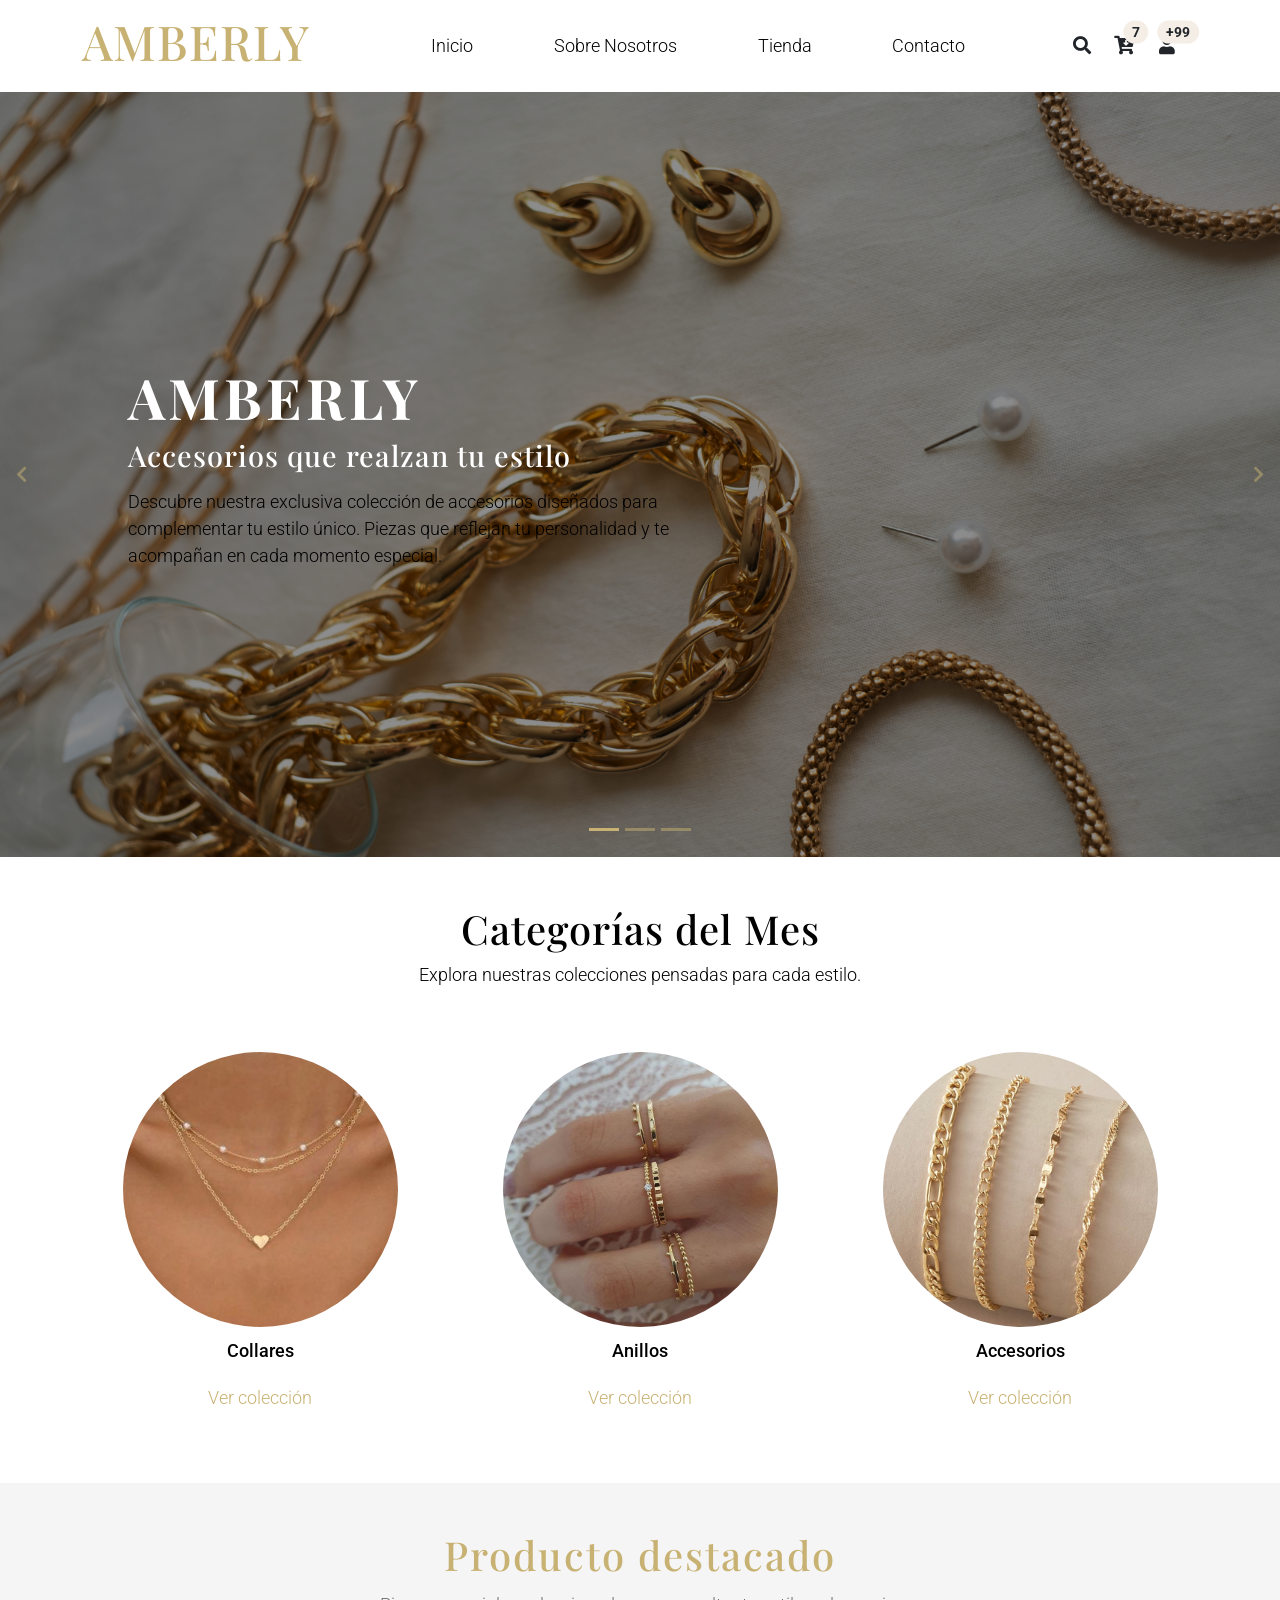
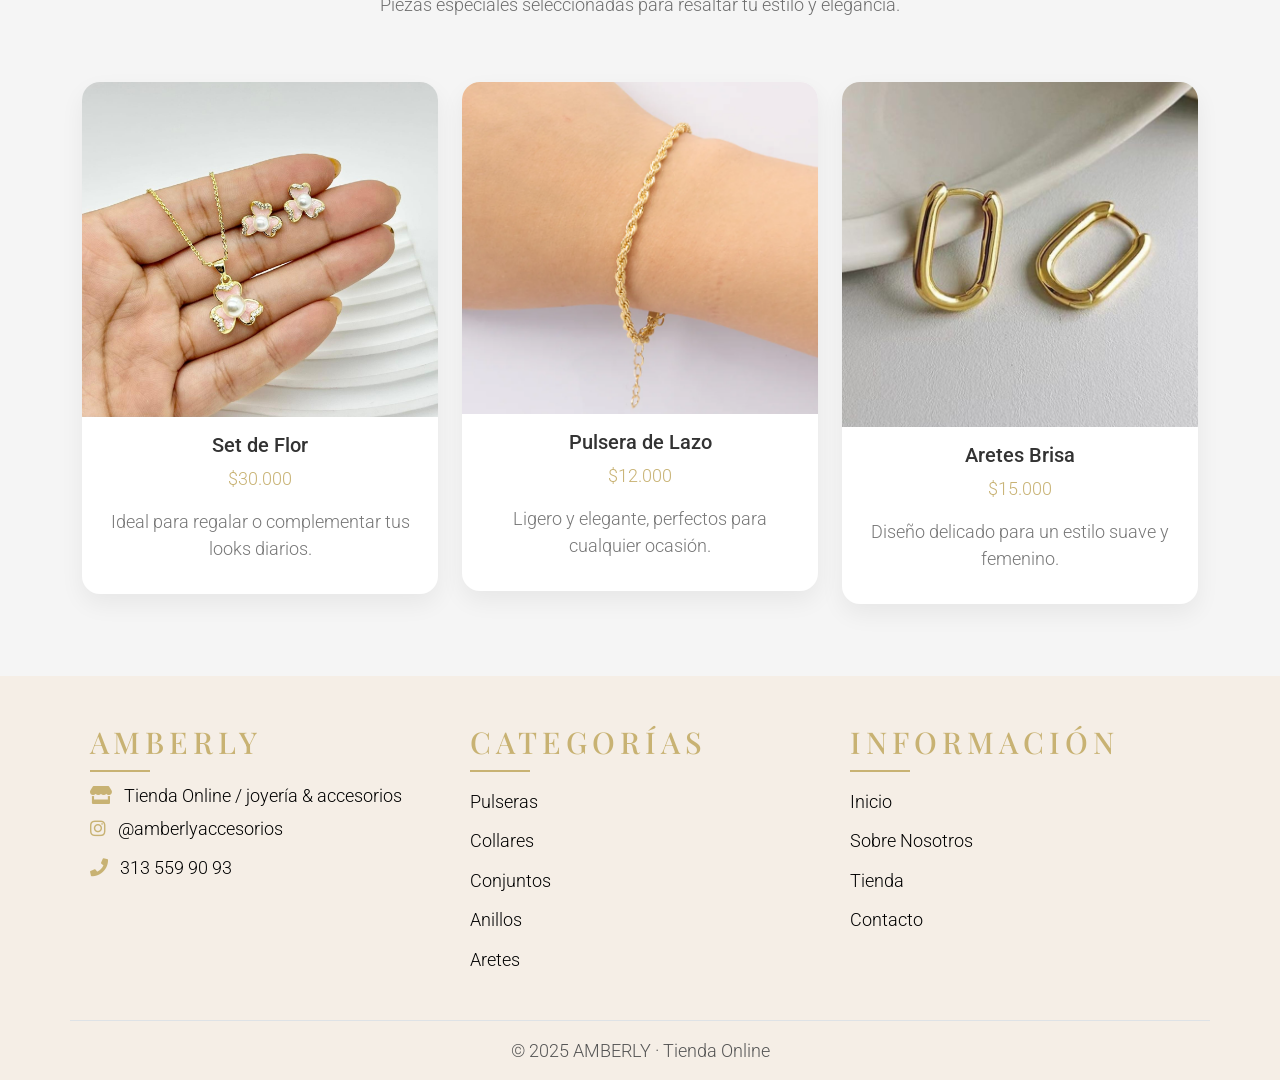
==== commit b3401b60: "Pag Inicio terminada" ====
--- a/index.html
+++ b/index.html
@@ -2,7 +2,7 @@
 <html lang="en">
 
 <head>
-    <title>AmberlyTienda de Accesorios</title>
+    <title>Amberly</title>
     <meta charset="utf-8">
     <meta name="viewport" content="width=device-width, initial-scale=1">
 
@@ -187,7 +187,7 @@
                 <div class="col-12 col-md-4 mb-4">
                     <div class="category-card">
                         <div class="category-img-wrapper">
-                            <img src="./assets/img/category_img_01.jpg" alt="Collares" class="category-img">
+                            <img src="./assets/img/Collares.jpeg" alt="Collares" class="category-img">
                         </div>
                         <h5 class="category-name">Collares</h5>
                         <a href="#" class="category-btn">Ver colección</a>
@@ -198,7 +198,7 @@
                 <div class="col-12 col-md-4 mb-4">
                     <div class="category-card">
                         <div class="category-img-wrapper">
-                            <img src="./assets/img/category_img_02.jpg" alt="Anillos" class="category-img">
+                            <img src="./assets/img/Anillos.jpeg" alt="Anillos" class="category-img">
                         </div>
                         <h5 class="category-name">Anillos</h5>
                         <a href="#" class="category-btn">Ver colección</a>
@@ -209,7 +209,7 @@
                 <div class="col-12 col-md-4 mb-4">
                     <div class="category-card">
                         <div class="category-img-wrapper">
-                            <img src="./assets/img/category_img_03.jpg" alt="Accesorios" class="category-img">
+                            <img src="./assets/img/Manillas.jpeg" alt="Accesorios" class="category-img">
                         </div>
                         <h5 class="category-name">Accesorios</h5>
                         <a href="#" class="category-btn">Ver colección</a>
@@ -242,7 +242,7 @@
                 <!-- PRODUCTO 1 -->
                 <div class="col-12 col-md-4 mb-4">
                     <div class="card amberly-card">
-                        <img src="./assets/img/feature_prod_01.jpg" class="card-img-top" alt="Set de Flor">
+                        <img src="./assets/img/Setflor.jpg" class="card-img-top" alt="Set de Flor">
                         <div class="card-body text-center">
                             <h5 class="product-name">Set de Flor</h5>
                             <p class="product-price">$30.000</p>
@@ -256,26 +256,26 @@
                 <!-- PRODUCTO 2 -->
                 <div class="col-12 col-md-4 mb-4">
                     <div class="card amberly-card">
-                        <img src="./assets/img/feature_prod_02.jpg" class="card-img-top" alt="Collar Nube">
+                        <img src="./assets/img/ManillaLazo.png" class="card-img-top" alt="Collar Nube">
                         <div class="card-body text-center">
-                            <h5 class="product-name">Collar Nube</h5>
-                            <p class="product-price">$48.000</p>
+                            <h5 class="product-name">Pulsera de Lazo</h5>
+                            <p class="product-price">$12.000</p>
+                            <p class="product-desc">
+                                Ligero y elegante, perfectos para cualquier ocasión.
+                            </p>
+                        </div>
+                    </div>
+                </div>
+
+                <!-- PRODUCTO 3 -->
+                <div class="col-12 col-md-4 mb-4">
+                    <div class="card amberly-card">
+                        <img src="./assets/img/AretasBrisa.jpeg" class="card-img-top" alt="Aretes Brisa">
+                        <div class="card-body text-center">
+                            <h5 class="product-name">Aretes Brisa</h5>
+                            <p class="product-price">$15.000</p>
                             <p class="product-desc">
                                 Diseño delicado para un estilo suave y femenino.
-                            </p>
-                        </div>
-                    </div>
-                </div>
-
-                <!-- PRODUCTO 3 -->
-                <div class="col-12 col-md-4 mb-4">
-                    <div class="card amberly-card">
-                        <img src="./assets/img/feature_prod_03.jpg" class="card-img-top" alt="Aretes Brisa">
-                        <div class="card-body text-center">
-                            <h5 class="product-name">Aretes Brisa</h5>
-                            <p class="product-price">$36.000</p>
-                            <p class="product-desc">
-                                Ligeros y elegantes, perfectos para cualquier ocasión.
                             </p>
                         </div>
                     </div>
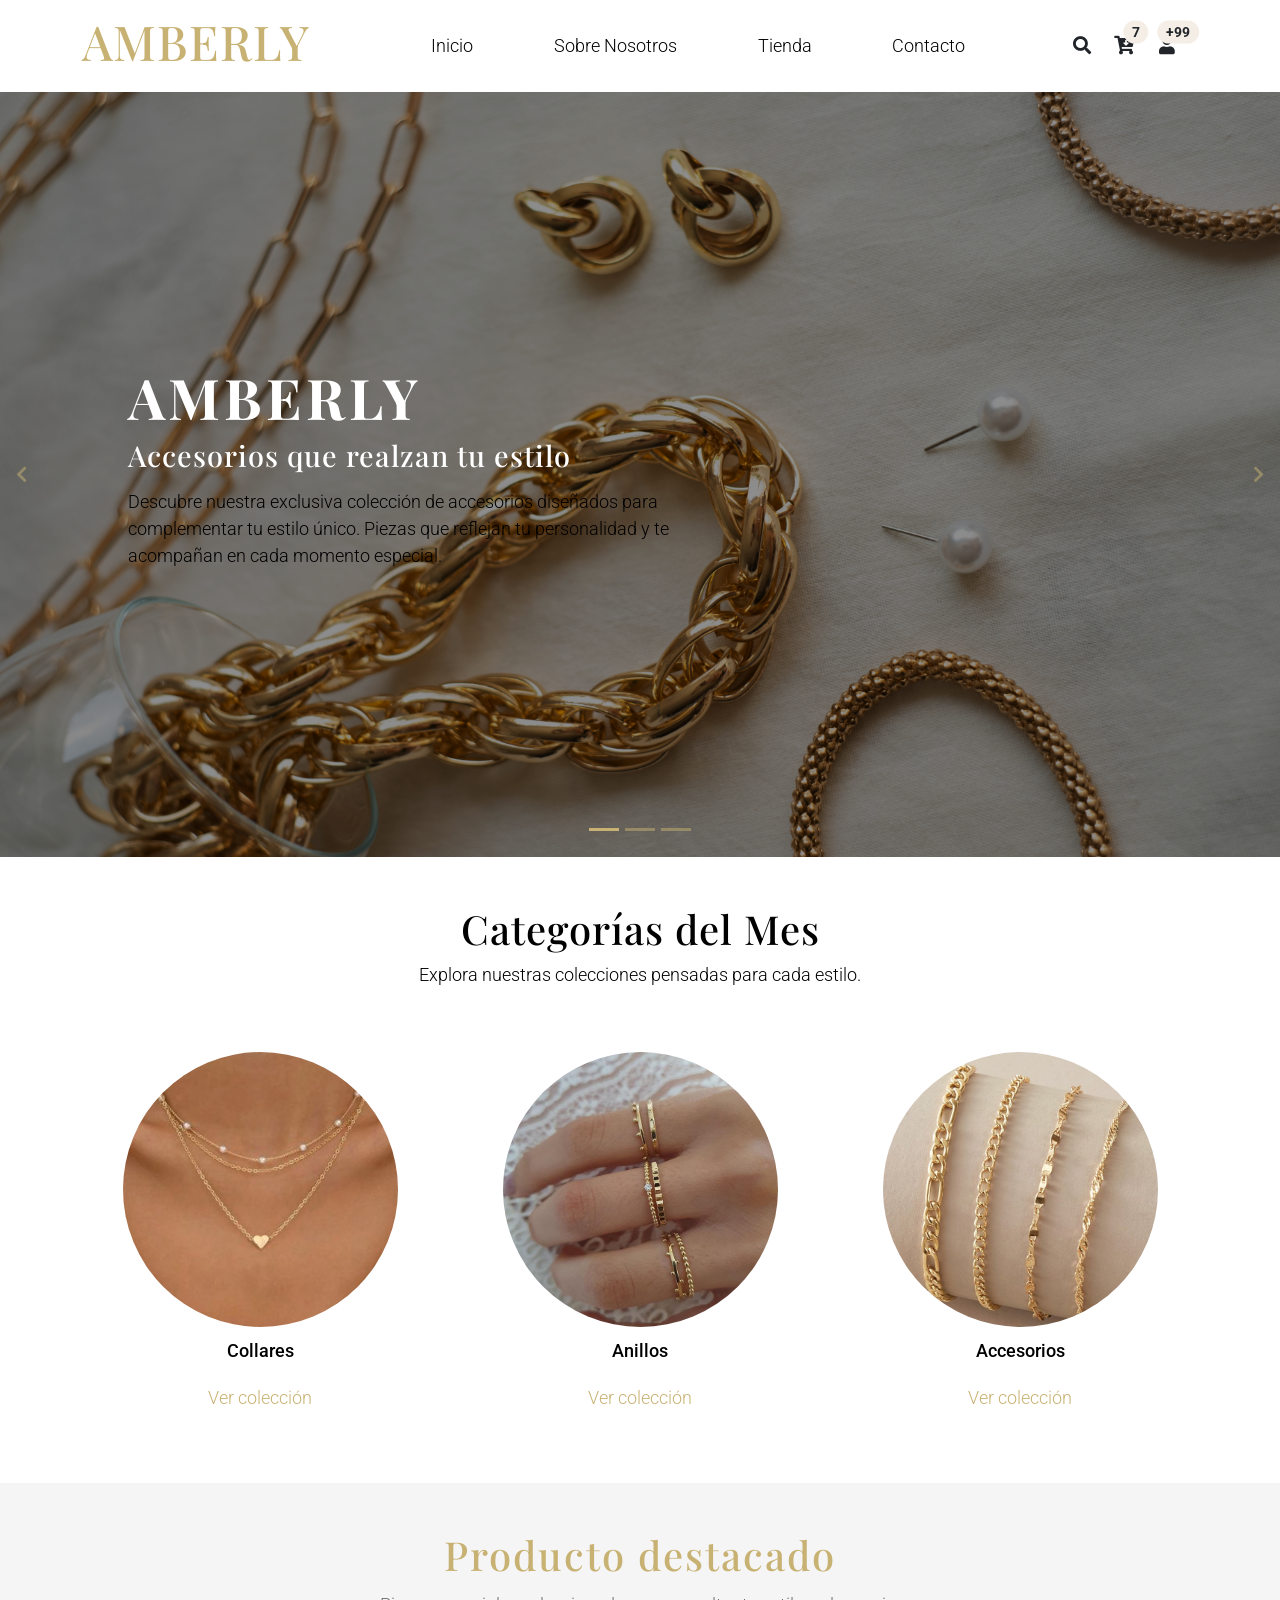
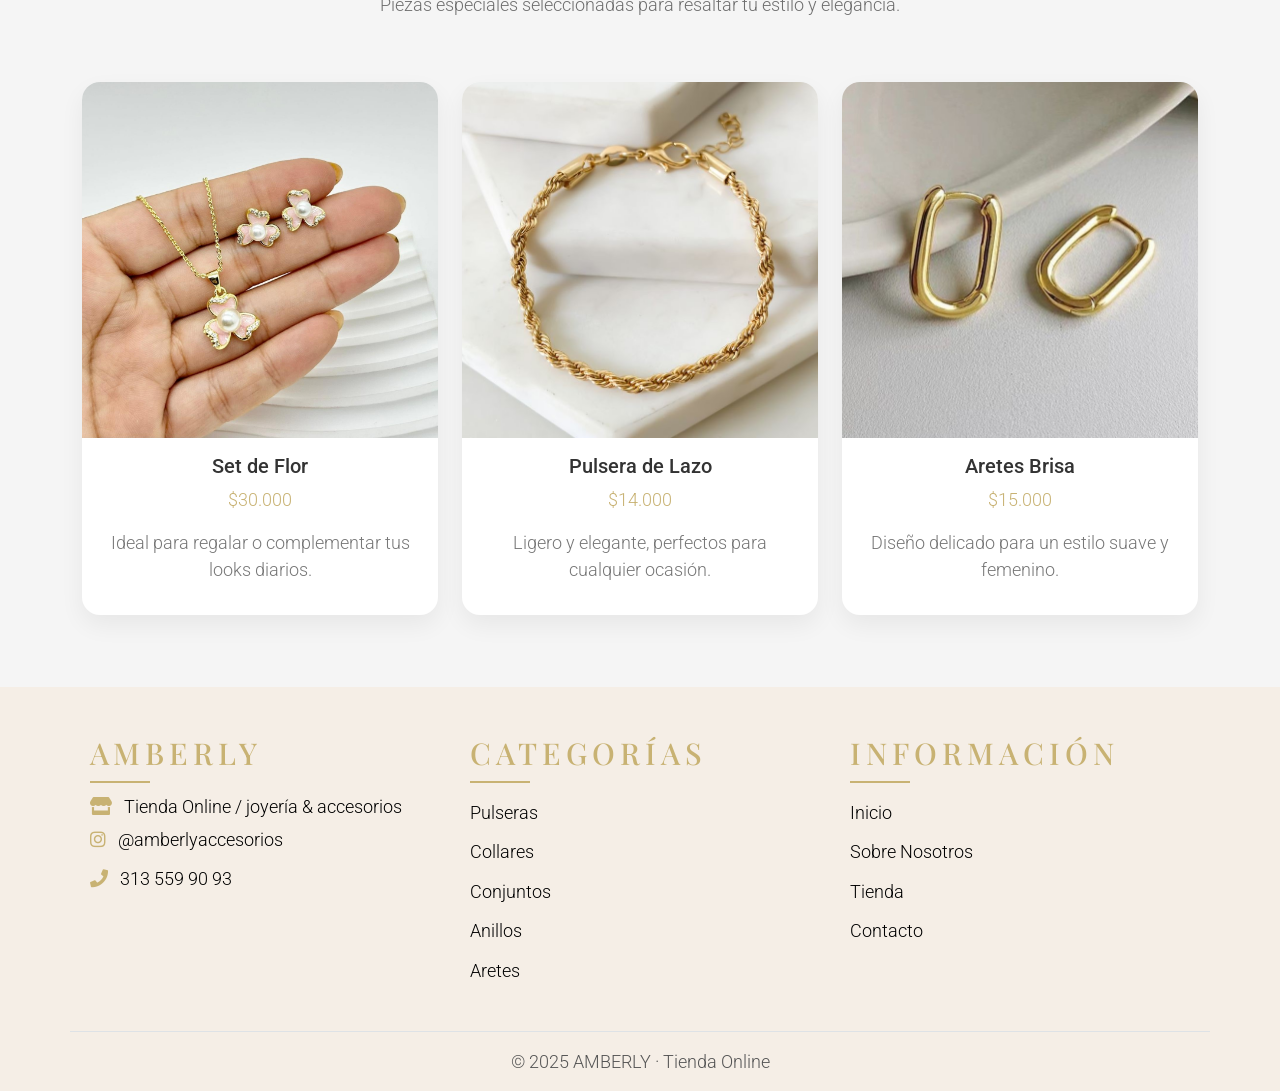
==== commit 60d88a60: "Direccionamiento a la pag Shop desde el Index" ====
--- a/index.html
+++ b/index.html
@@ -190,7 +190,7 @@
                             <img src="./assets/img/Collares.jpeg" alt="Collares" class="category-img">
                         </div>
                         <h5 class="category-name">Collares</h5>
-                        <a href="#" class="category-btn">Ver colección</a>
+                        <a href="shop.html" class="category-btn">Ver colección</a>
                     </div>
                 </div>
 
@@ -201,7 +201,7 @@
                             <img src="./assets/img/Anillos.jpeg" alt="Anillos" class="category-img">
                         </div>
                         <h5 class="category-name">Anillos</h5>
-                        <a href="#" class="category-btn">Ver colección</a>
+                        <a href="shop.html" class="category-btn">Ver colección</a>
                     </div>
                 </div>
 
@@ -212,7 +212,7 @@
                             <img src="./assets/img/Manillas.jpeg" alt="Accesorios" class="category-img">
                         </div>
                         <h5 class="category-name">Accesorios</h5>
-                        <a href="#" class="category-btn">Ver colección</a>
+                        <a href="shop.html" class="category-btn">Ver colección</a>
                     </div>
                 </div>
             </div>
@@ -256,10 +256,10 @@
                 <!-- PRODUCTO 2 -->
                 <div class="col-12 col-md-4 mb-4">
                     <div class="card amberly-card">
-                        <img src="./assets/img/ManillaLazo.png" class="card-img-top" alt="Collar Nube">
+                        <img src="./assets/img/ManillaLazo.jpeg" class="card-img-top" alt="Pulsera de Lazo">
                         <div class="card-body text-center">
                             <h5 class="product-name">Pulsera de Lazo</h5>
-                            <p class="product-price">$12.000</p>
+                            <p class="product-price">$14.000</p>
                             <p class="product-desc">
                                 Ligero y elegante, perfectos para cualquier ocasión.
                             </p>
--- a/assets/css/custom.css
+++ b/assets/css/custom.css
@@ -151,6 +151,30 @@
     color: #000;
 }
 
+/* Estado normal: contorno negro */
+.product-overlay a.btn {
+    background-color: transparent !important;
+    border: 1.5px solid #000000 !important;
+    color: #000000 !important;
+}
+
+/* Iconos negros */
+.product-overlay a.btn i {
+    color: #000000 !important;
+}
+
+/* Hover: fondo rosado, icono negro */
+.product-overlay a.btn:hover {
+    background-color: #CE9B9B !important;
+    border-color: #CE9B9B !important;
+    color: #000000 !important;
+}
+
+.product-overlay a.btn:hover i {
+    color: #000000 !important;
+}
+
+
 /* =========================
    DESTACADOS AMBERLY
 ========================= */
@@ -200,6 +224,32 @@
     font-size: 0.9rem;
     color: #777;
 }
+
+/* ===== IMAGEN PRODUCTO AMBERLY ===== */
+.product-image-zoom {
+    overflow: hidden;
+    border-radius: 18px;
+    background-color: #f9f6f3;
+}
+
+.zoom-img {
+    transition: transform 0.6s ease;
+    cursor: zoom-in;
+}
+
+.zoom-img:hover {
+    transform: scale(1.25);
+}
+
+.instagram-icon {
+    display: inline-block;
+}
+
+.contact-form-offset {
+    padding-top: 1rem;
+}
+
+
 
 /* =========================
    FOOTER AMBERLY
